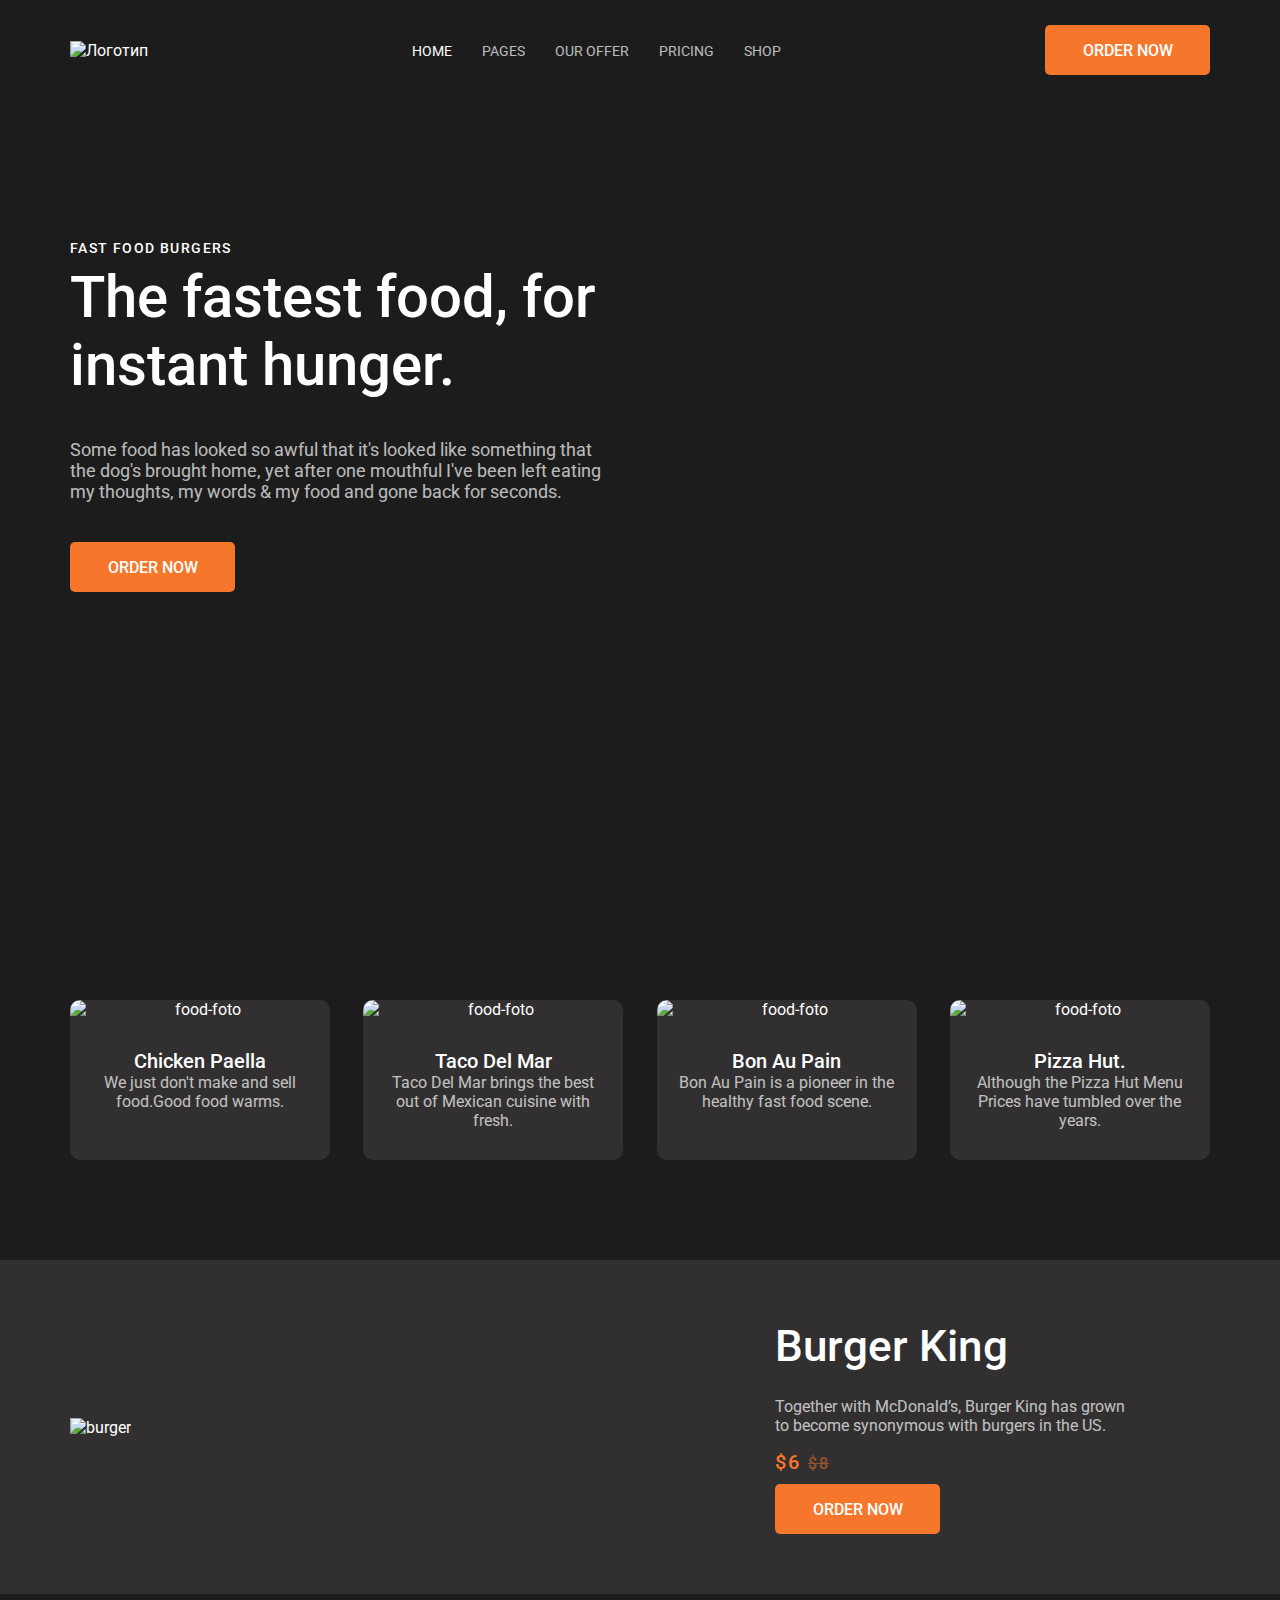
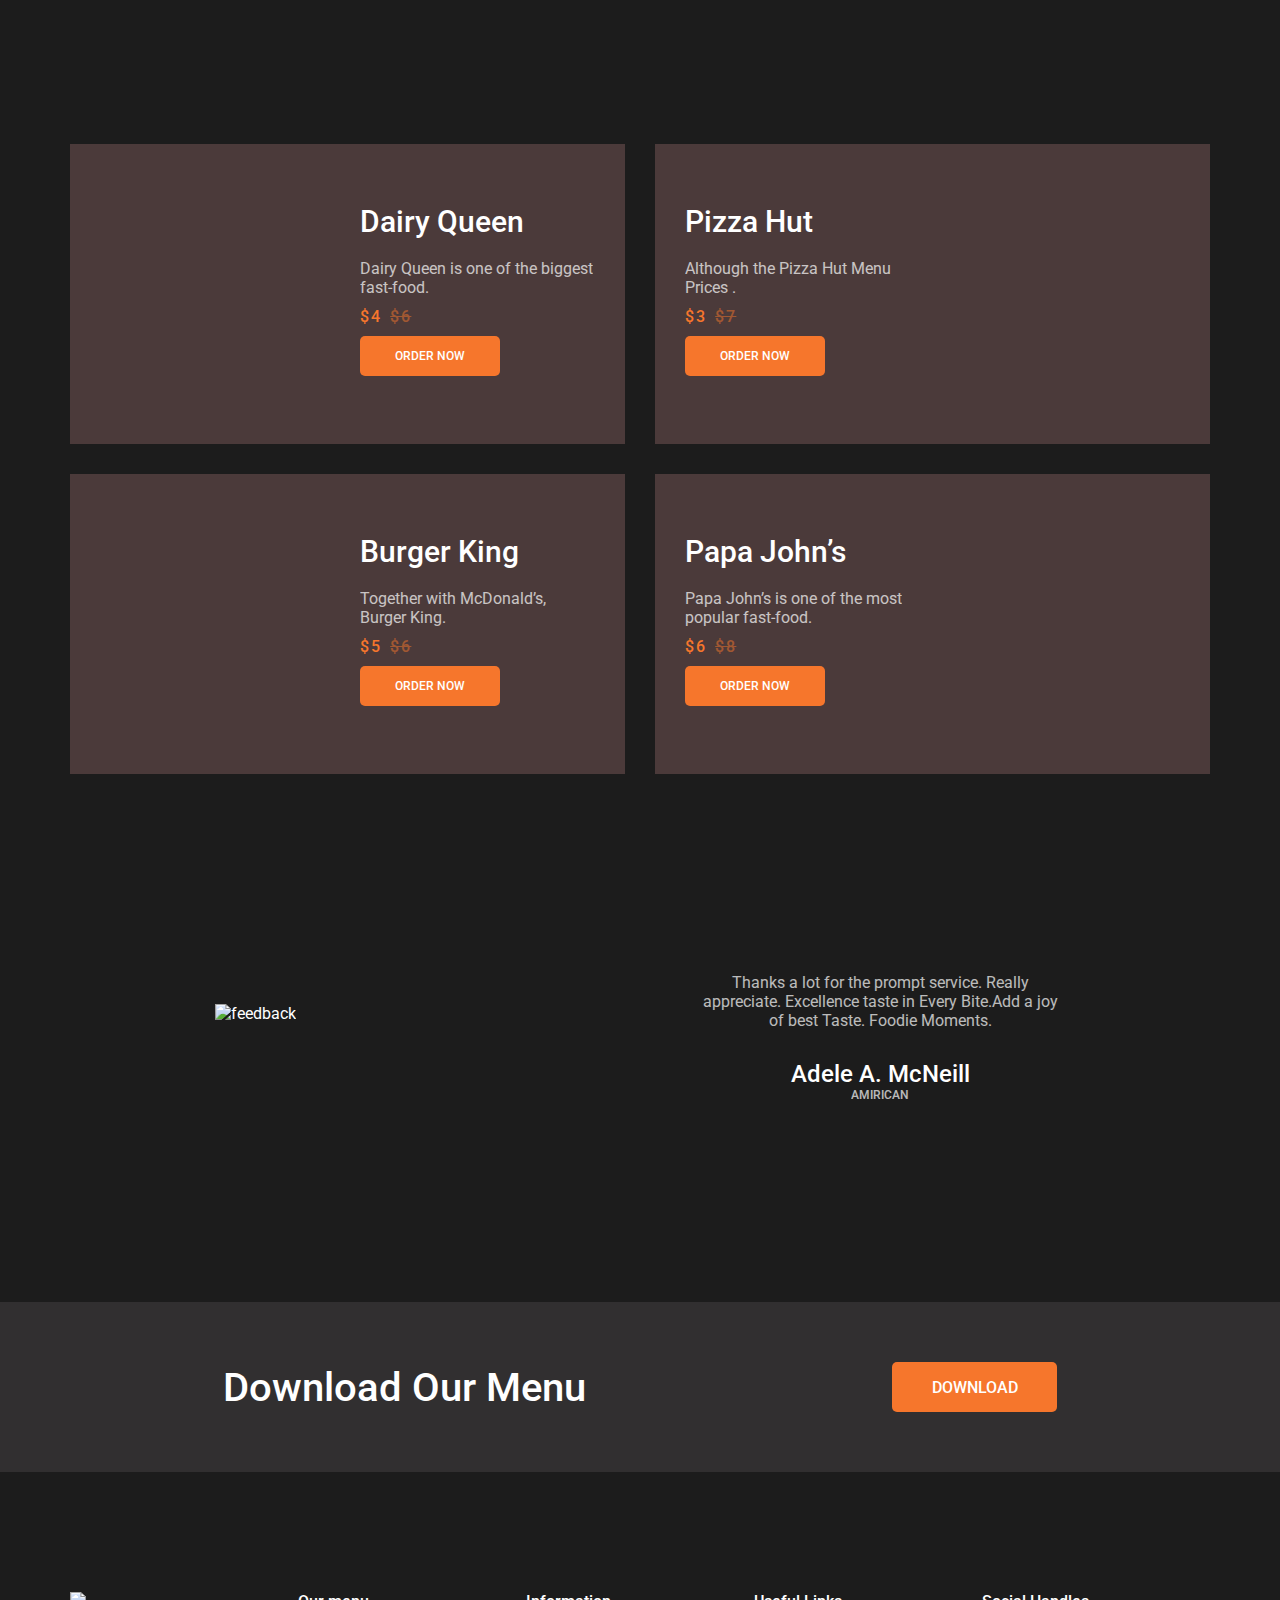
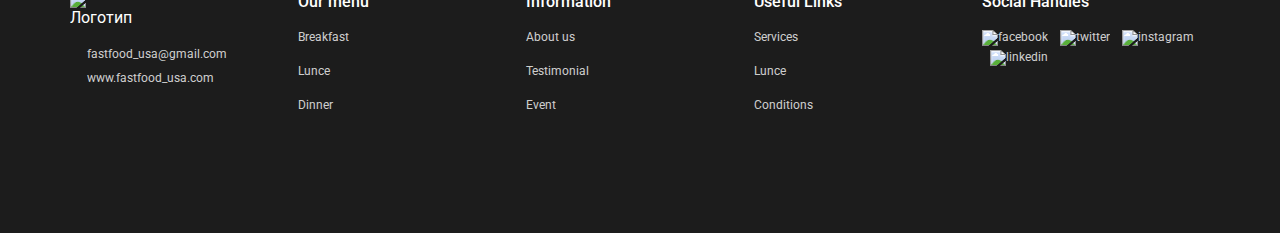
==== Landing Burger/index.html @ e640a908 "main" ====
<!DOCTYPE html>
<html lang="en">
  <head>
    <meta charset="UTF-8" />
    <meta name="viewport" content="width=device-width, initial-scale=1.0" />
    <title>Burger Landing</title>
    <link rel="stylesheet" href="./style.css" />
  </head>
  <body>
    <header class="header">
      <div class="container">
        <img src="./images/icons/logo.png" alt="Логотип" class="header__logo" />
        <nav class="header__nav">
          <ul class="header__list">
            <li><a class="active" href="#!">HOME</a></li>
            <li><a href="#!">PAGES</a></li>
            <li><a href="#!">OUR OFFER</a></li>
            <li><a href="#!">PRICING</a></li>
            <li><a href="#!">SHOP</a></li>
          </ul>
        </nav>
        <a href="#!" class="btn">Order now</a>
      </div>
    </header>
    <main class="main">
      <section class="welcome">
        <div class="container">
          <div class="welcome__text">
            <h4 class="welcome__subtitle">FAST FOOD BURGERS</h4>
            <h1 class="welcome__title">
              The fastest food, for instant hunger.
            </h1>
            <p class="welcome__desc">
              Some food has looked so awful that it's looked like something that
              the dog's brought home, yet after one mouthful I've been left
              eating my thoughts, my words & my food and gone back for seconds.
            </p>
            <a href="#!" class="btn">Order now</a>
          </div>
        </div>
      </section>
      <section class="food-list">
        <div class="container">
          <div class="food-list__card">
            <img
              src="./images/food-list-1.jpg"
              alt="food-foto"
              class="food-list__img"
            />
            <div class="food-list__text-wrapper">
              <h4 class="food-list__title">Chicken Paella</h4>
              <p class="food-list__desc">
                We just don't make and sell food.Good food warms.
              </p>
            </div>
          </div>
          <div class="food-list__card">
            <img
              src="./images/food-list-2.jpg"
              alt="food-foto"
              class="food-list__img"
            />
            <div class="food-list__text-wrapper">
              <h4 class="food-list__title">Taco Del Mar</h4>
              <p class="food-list__desc">
                Taco Del Mar brings the best out of Mexican cuisine with fresh.
              </p>
            </div>
          </div>
          <div class="food-list__card">
            <img
              src="./images/food-list-3.jpg"
              alt="food-foto"
              class="food-list__img"
            />
            <div class="food-list__text-wrapper">
              <h4 class="food-list__title">Bon Au Pain</h4>
              <p class="food-list__desc">
                Bon Au Pain is a pioneer in the healthy fast food scene.
              </p>
            </div>
          </div>
          <div class="food-list__card">
            <img
              src="./images/food-list-4.jpg"
              alt="food-foto"
              class="food-list__img"
            />
            <div class="food-list__text-wrapper">
              <h4 class="food-list__title">Pizza Hut.</h4>
              <p class="food-list__desc">
                Although the Pizza Hut Menu Prices have tumbled over the years.
              </p>
            </div>
          </div>
        </div>
      </section>
      <section class="order">
        <div class="container">
          <img src="./images/burger.png" alt="burger" class="order__img" />
          <div class="order__text">
            <h3 class="order__title">Burger King</h3>
            <p class="order__desc">
              Together with McDonald’s, Burger King has grown to become
              synonymous with burgers in the US.
            </p>
            <span class="order__price">$6</span>
            <span class="order__price order__price--old">$8</span>
            <a href="#!" class="btn">Order now</a>
          </div>
        </div>
      </section>
      <section class="product">
        <div class="container">
          <div class="product__card card-queen">
            <h4 class="product__title">Dairy Queen</h4>
            <p class="product__desc">
              Dairy Queen is one of the biggest fast-food.
            </p>
            <span class="product__price">$4</span>
            <span class="product__price product__price--old">$6</span>
            <a href="#!" class="btn btn--small">Order now</a>
          </div>
          <div class="product__card card-hut">
            <h4 class="product__title">Pizza Hut</h4>
            <p class="product__desc">Although the Pizza Hut Menu Prices .</p>
            <span class="product__price">$3</span>
            <span class="product__price product__price--old">$7</span>
            <a href="#!" class="btn btn--small">Order now</a>
          </div>
          <div class="product__card card-king">
            <h4 class="product__title">Burger King</h4>
            <p class="product__desc">Together with McDonald’s, Burger King.</p>
            <span class="product__price">$5</span>
            <span class="product__price product__price--old">$6</span>
            <a href="#!" class="btn btn--small">Order now</a>
          </div>
          <div class="product__card card-papa">
            <h4 class="product__title">Papa John’s</h4>
            <p class="product__desc">
              Papa John’s is one of the most popular fast-food.
            </p>
            <span class="product__price">$6</span>
            <span class="product__price product__price--old">$8</span>
            <a href="#!" class="btn btn--small">Order now</a>
          </div>
        </div>
      </section>
      <div class="feedback">
        <div class="container">
          <img
            src="./images/feedback.png"
            alt="feedback"
            class="feedback__image"
          />
          <blockquote class="feedback__text">
            <p class="feedback__desc">
              Thanks a lot for the prompt service. Really appreciate. Excellence
              taste in Every Bite.Add a joy of best Taste. Foodie Moments.
            </p>
            <cite class="feedback__author">Adele A. McNeill</cite>
            <span class="feedback__subauthor">AMIRICAN</span>
          </blockquote>
        </div>
      </div>
      <div class="download">
        <div class="container">
          <p class="download__title">Download Our Menu</p>
          <a href="./images/burger.png" class="btn" download>DOWNLOAD</a
          ><!--  Кнопка скачивает какой-то документ при помощи добавления атрибута download, а href как раз-таки вставляется то, что нужно скачать-->
        </div>
      </div>
    </main>
    <footer class="footer">
      <div class="container">
        <div class="footer__contacts">
          <img
            src="./images/icons/logo.png"
            alt="Логотип"
            class="footer__logo"
          />
          <a
            class="footer__link footer__link-mail"
            href="mailto:fastfood_usa@gmail.com"
            >fastfood_usa@gmail.com</a
          >
          <a href="#!" class="footer__link footer__link-web">
            www.fastfood_usa.com</a
          >
        </div>
        <nav class="footer__nav">
          <ul class="footer__list">
            <li class="footer__list-title">
              <a class="footer__title" href="!#">Our menu</a>
              <ul class="footer__inner-list">
                <li class="footer__list-item"><a href="!#">Breakfast</a></li>
                <li class="footer__list-item"><a href="!#">Lunce </a></li>
                <li class="footer__list-item"><a href="!#">Dinner</a></li>
              </ul>
            </li>
            <li class="footer__list-title">
              <a class="footer__title" href="!#">Information</a>
              <ul class="footer__inner-list">
                <li class="footer__list-item"><a href="!#">About us</a></li>
                <li class="footer__list-item"><a href="!#">Testimonial</a></li>
                <li class="footer__list-item"><a href="!#">Event</a></li>
              </ul>
            </li>
            <li class="footer__list-title">
              <a class="footer__title" href="!#">Useful Links</a>
              <ul class="footer__inner-list">
                <li class="footer__list-item"><a href="!#">Services</a></li>
                <li class="footer__list-item"><a href="!#">Lunce</a></li>
                <li class="footer__list-item"><a href="!#">Conditions</a></li>
              </ul>
            </li>
          </ul>
        </nav>
        <div class="footer__socials">
          <p class="footer__title">Social Handles</p>
          <div class="footer__socials-icons">
            <a class="footer__socials-link" href="#!"
              ><img src="./images/icons/socials/facebook.png" alt="facebook"
            /></a>
            <a class="footer__socials-link" href="#!"
              ><img src="./images/icons/socials/twitter.png" alt="twitter"
            /></a>
            <a class="footer__socials-link" href="#!"
              ><img src="./images/icons/socials/instagram.png" alt="instagram"
            /></a>
            <a class="footer__socials-link" href="#!"
              ><img src="./images/icons/socials/linkedin.png" alt="linkedin"
            /></a>
          </div>
        </div>
      </div>
    </footer>
  </body>
</html>

<!-- 



-->
---- Landing Burger/style.css ----
/*! Общие стили */
@import url("https://fonts.googleapis.com/css2?family=Roboto:wght@400;500&display=swap");

body {
  margin: 0;
  background-color: #1c1c1c;
  color: #fff;
  font-family: "Roboto", sans-serif;
}

a {
  color: #fff;
  text-decoration: none; /*! Убираем подчеркивание ссылок */
}

p {
  margin: 0;
}

p + p {
  /*!Такая конструкция исаользуется, когда за одним абзацем сразу следует другой и мы между ними поставили отступ */
  margin-top: 15px;
}
ul {
  list-style: none; /*! Убираем маркеры со списка */
  margin: 0; /*! Убираем отсупы по умолчанию у списка в браузере */
  padding: 0; /*! Убираем отсупы по умолчанию у списка в браузере */
}

h1,
h2,
h3,
h4,
h5,
h6 {
  font-weight: 500;
  margin: 0;
}

.container {
  box-sizing: border-box; /*! В ширину контейнера включены все падинги, которые мы используем */
  max-width: 1170px; /*! Максимальная ширина контента на странице, которую он может занимать */
  margin-left: auto;
  margin-right: auto;
  padding: 0 15px;
}

.btn {
  display: flex;
  align-items: center;
  justify-content: center;
  font-weight: 500; /*! Жирность шрифта */
  font-size: 16px;
  color: #fff;
  width: 165px;
  height: 50px;
  background: #f6762c; /*! Фоновый цвет */
  border-radius: 5px; /*! Скругление углов */
  text-transform: uppercase; /*! Все буквы идут заглавными вне зависимоти от того, как они написаны в HTML */
  transition: opacity 0.3s; /*! Свойство для плавности при наведении на кнопку/ссылку*/
}

.btn:hover {
  opacity: 0.8; /*! Прозрачность элементов */
}

.btn--small {
  width: 140px;
  height: 40px;
  font-size: 12px;
}

/*! Шапка */

.header {
  padding: 25px 0;
  position: relative; /*! чтобы ссылки работали необходимо в шапке установить позициониорование и затем вывести на 10 слоев вперед, для этого используется z-index */
  z-index: 10;
}

.header .container {
  display: flex; /*! когда задаем flex-boxмодель, то подключаются 2 оси: главная ось - слева на право, поперечная - сверху вниз.  */
  justify-content: space-between; /*! свойство, которое помогает выравнивать элементы по главной оси с равными расстояниями между элементами*/
  align-items: center; /*! Выравнивание по поперечной оси */
}

.header__logo {
}

.header__nav {
}

.header__list {
  display: flex;
  gap: 30px; /*! Расстояние между элементами */
}

.header__nav a {
  font-size: 14px; /*! Размер шрифта */
  opacity: 0.7; /*! Прозрачность элементов */
  transition: opacity 0.3s; /*! Свойство для плавности при наведении на кнопку/ссылку*/
}

.header__nav a.active {
  opacity: 1; /*! Прозрачность элементов */
}

.header__nav a:hover {
  opacity: 0.9; /*! Прозрачность элементов */
}

.main {
}
/* welcome - приветсвенная секция*/
.welcome {
  box-sizing: border-box; /*! указываем чтобы в высоту указанную ниже входили все падинги */
  min-height: 100vh; /*! Хотим чтобы секция занимала весь экран при открытии сайта} */
  margin-top: -100px;
  padding: 240px 0;
  background-image: url("./images/welcome-bg.jpg");
  background-repeat: no-repeat;
  background-size: cover; /*! cover - это значение, когда мы растягиваем картинку на всю ширину */
  background-position: center; /*! чтобы картинка была по центру и не уезжала*/
}

.welcome__text {
  width: 550px;
}

.welcome__subtitle {
  margin-bottom: 7px;
  font-size: 14px;
  letter-spacing: 0.1em; /*! Межбуквенный интервал */
}

.welcome__title {
  font-size: 58px;
}

.welcome__desc {
  margin: 40px 0;
  font-size: 18px;
  opacity: 0.7;
}
/* Список еды*/

.food-list {
  padding: 100px 0;
}

.food-list .container {
  display: flex;
  justify-content: space-between;
  flex-wrap: wrap; /*! Свойсво для адаптации сайта, чтобы при уменьшении экрана, например, карточки переносились */
  gap: 40px 10px;
}

.container {
}

.food-list__card {
  width: 260px;
  background: #312f30;
  border-radius: 10px;
  overflow: hidden; /*! св-во чтобы удалить все, что выходит за пределы карточки */
  text-align: center;
}

.food-list__img {
  min-width: 100%; /*! Устанавливаем ширину картинки по ее карточке, контейнеру, чтобы не выходила за границы */
  height: 175px;
  object-fit: cover; /*! чтобы картинка не растягивалась, а была пропорциональной, подстраивается под заданную высоту */
}

.food-list__text-wrapper {
  padding: 30px 20px;
}

.food-list__title {
  margin-bottom: 15x;
  font-size: 20px;
}

.food-list__desc {
  font-size: 16px;
  opacity: 0.7;
}

/* order*/

.order {
  background: #312f30;
  padding: 60px 0;
}

.order .container {
  display: flex;
  justify-content: space-between;
  align-items: center;
  padding-right: 90px;
}

.order__img {
  max-width: 470px;
}

.order__text {
  max-width: 360px;
}

.order__title {
  margin-bottom: 25px;
  font-size: 44px;
}

.order__desc {
  margin-bottom: 15px;
  opacity: 0.7;
}

.order__price {
  font-weight: 500;
  font-size: 20px;
  letter-spacing: 0.1em;
  color: #f6762c;
}

.order__price--old {
  /*! использование модификатора, когда 2 объекта немного различаются и чтобы задать другие св-ва модификатору*/
  font-size: 16px;
  text-decoration: line-through; /*! св-во чтобы сделать текст зачеркнутым */
  opacity: 0.5;
}

.order__price + .order__price/*! Выбираем вторую цену чтобы сделать отсуп от нее влево */ {
  margin-left: 3px;
}

.order .btn {
  margin-top: 10px;
}

.product {
  padding: 150px 0;
}
.product .container {
  display: flex;
  flex-wrap: wrap; /*! Перенос элементов, дает им переносится, если они не умещаются на одной строке*/
  gap: 30px;
  justify-content: center; /*! чтобы при уменьшении экрана элементы центрировались по главной оси*/
}
.product__card {
  width: 555px;
  min-height: 300px;
  padding: 60px 30px 60px 290px;
  box-sizing: border-box;
  background-color: #4b3a3a; /*! на случай если фоновая картинка в карточках не прогрузится будет просто фон, такие моменты можно продумывать при верстке*/
  background-size: cover; /*! чтобы картинки занимали все место под карточку*/
  background-repeat: no-repeat; /*! чтобы картинки не повторялись*/
  background-position: center; /*! чтобы картинки позиционировались по центру карты*/
}

.product__card:nth-child(even) /*! при помощи even выбираем каждую четную карточку, которая лежит в одной обертке */ {
  padding-left: 30px;
  padding-right: 290px;
}

.product__title {
  margin-bottom: 20px;
  font-size: 30px;
}
.product__desc {
  margin-bottom: 10px;
  opacity: 0.7;
}
.product__price {
  font-weight: 500;
  letter-spacing: 0.1em;
  color: #f6762c;
}

.product__price + .product__price {
  margin-left: 5px;
}

.product__price--old {
  text-decoration-line: line-through;
  opacity: 0.5;
}

.product .btn {
  margin-top: 10px;
}

.card-queen {
  background-image: url(./images/product-1.jpg);
}

.card-hut {
  background-image: url(./images/product-2.jpg);
}

.card-king {
  background-image: url(./images/product-3.jpg);
}

.card-papa {
  background-image: url(./images/product-4.jpg);
}

/* feedback */

.feedback {
  padding-bottom: 200px;
}
.feedback .container {
  display: flex;
  align-items: center;
  justify-content: space-between;
  max-width: 880px;
}
.feedback__image {
}
.feedback__text {
  margin: 0;
  max-width: 370px;
  text-align: center;
  /* display: flex;
  flex-direction: column; */
}

.feedback__text::before /*! Псевдоэлемент*/ {
  content: url(./images/icons/quote.svg);
}

.feedback__desc {
  opacity: 0.7;
  margin: 30px 0;
}
.feedback__author {
  font-weight: 500;
  font-style: normal;
  font-size: 24px;
}
.feedback__subauthor {
  font-weight: 500;
  font-size: 12px;
  opacity: 0.7;
  display: block;
}
/* download */
.download {
  background: #312f30;
  padding: 60px 0;
}
.download .container {
  display: flex;
  justify-content: space-around; /* space-around — свободное пространство делится поровну между элементами и по половине от этой доли размещается по бокам от каждого элемента. */
  align-items: center;
}
.download__title {
  font-weight: 500;
  font-size: 40px;
}
.btn {
}
/* footer */
.footer {
  padding: 120px 0;
}
.footer a {
  font-size: 12px;
  color: rgba(255, 255, 255, 0.8);
}
.footer a:hover {
  color: rgba(255, 255, 255, 0.9);
  transition: color 0.3s;
}
.footer .footer__title {
  display: inline-block; /* inline-block — элемент ведёт себя снаружи как строчный, а внутри как блочный. */
  font-weight: 500;
  font-size: 16px;
  color: rgb(255, 255, 255);
  margin-bottom: 15px;
}

.footer .container {
  display: grid;
  grid-template-columns: 1fr 3fr 1fr; /* разделение, сколько каждый элемент займет места */
}
.footer__contacts {
  display: flex;
  flex-direction: column; /* когда задаем такое свойство главная и поперечная ось меняются местами, поперечная ось идет слева направо, а главная сверзу вниз*/
  align-items: flex-start;
}
.footer__logo {
  width: 70px;
  margin-bottom: 20px;
}

.footer__link {
  display: flex;
  align-items: center;
  gap: 5px;
}
.footer__link + .footer__link {
  margin-top: 10px;
}

.footer__link::before {
  width: 12px;
  height: 12px;
}
.footer__link-mail::before {
  content: url(./images/icons/mail.svg);
}
.footer__link-web::before {
  content: url(./images/icons/global.svg);
}
.footer__nav {
}
.footer__list {
  display: grid;
  grid-template-columns: repeat(3, 1fr); /* 3 раза повторить  1fr*/
}
.footer__list-title {
}

.footer__inner-list {
}
.footer__list-item + .footer__list-item {
  margin-top: 15px;
}
.footer__socials {
}
.footer__socials-icons {
}
.footer__socials-link + .footer__socials-link {
  margin-left: 8px;
}

@media (max-width: 1100px) {
  .welcome__desc {
    opacity: 1;
  }
}
@media (max-width: 950px) {
  .order .container {
    flex-direction: column;
    padding-right: 0;
  }
  .order__text {
    text-align: center;
  }
  .order .btn {
    margin-left: auto;
    margin-right: auto;
  }
}

@media (max-width: 850px) {
  .food-list .container {
    justify-content: space-evenly; /* space-evenly — свободное место будет распределено так, чтобы расстояние между любыми двумя элементами было одинаковым и расстояние от крайних элементов до края было таким же.*/
  }

  .footer .container {
    grid-template-columns: 1fr 1fr; /* создаем 2 колонки*/
    grid-template-rows: 1fr 1fr; /* создаем 2 ряда*/
    grid-template-areas:
      "nav nav"
      "contacts socials"; /* задаем имена для каждой из ячеек в верхем ряду*/
    justify-items: center;
    gap: 40px 100px; /* в гридах можно устанавливать расстояние 1 - между рядами, 2 - между элементами*/
  }

  .footer__contacts {
    grid-area: contacts; /* прописываем какую область будет занимать элемент и под каким названием без ковычек*/
    justify-self: end; /* чтобы элемент расположился в конце горизонтального выравнивания справа*/
  }

  .footer__nav {
    grid-area: nav;
  }

  .footer__socials {
    grid-area: socials;
    align-self: center; /*   чтобы элемент не растрягивался в сетке, а занимал центральное положение в своем секторе*/
    justify-self: start; /* чтобы элемент расположился в начале горизонтального выравнивания справа*/
  }

  .footer__list {
    gap: 80px;
  }

  .feedback {
    padding-bottom: 100px;
  }

  .footer {
    padding: 50px 0;
  }
}

@media (max-width: 650px) {
  .header .btn {
    display: none;
  }
  .feedbsck__image {
    width: 200px;
  }
  .download__title {
    font-size: 30px;
  }
  .welcome {
    padding: 150px 0 100px;
    min-height: auto;
  }
  .welcome__text {
    width: 100%;
  }
  .welcome__title {
    font-size: 40px;
  }
  .welcome__desc {
    margin: 20px 0;
  }
  .product {
    padding: 60px 0 100px;
  }
}
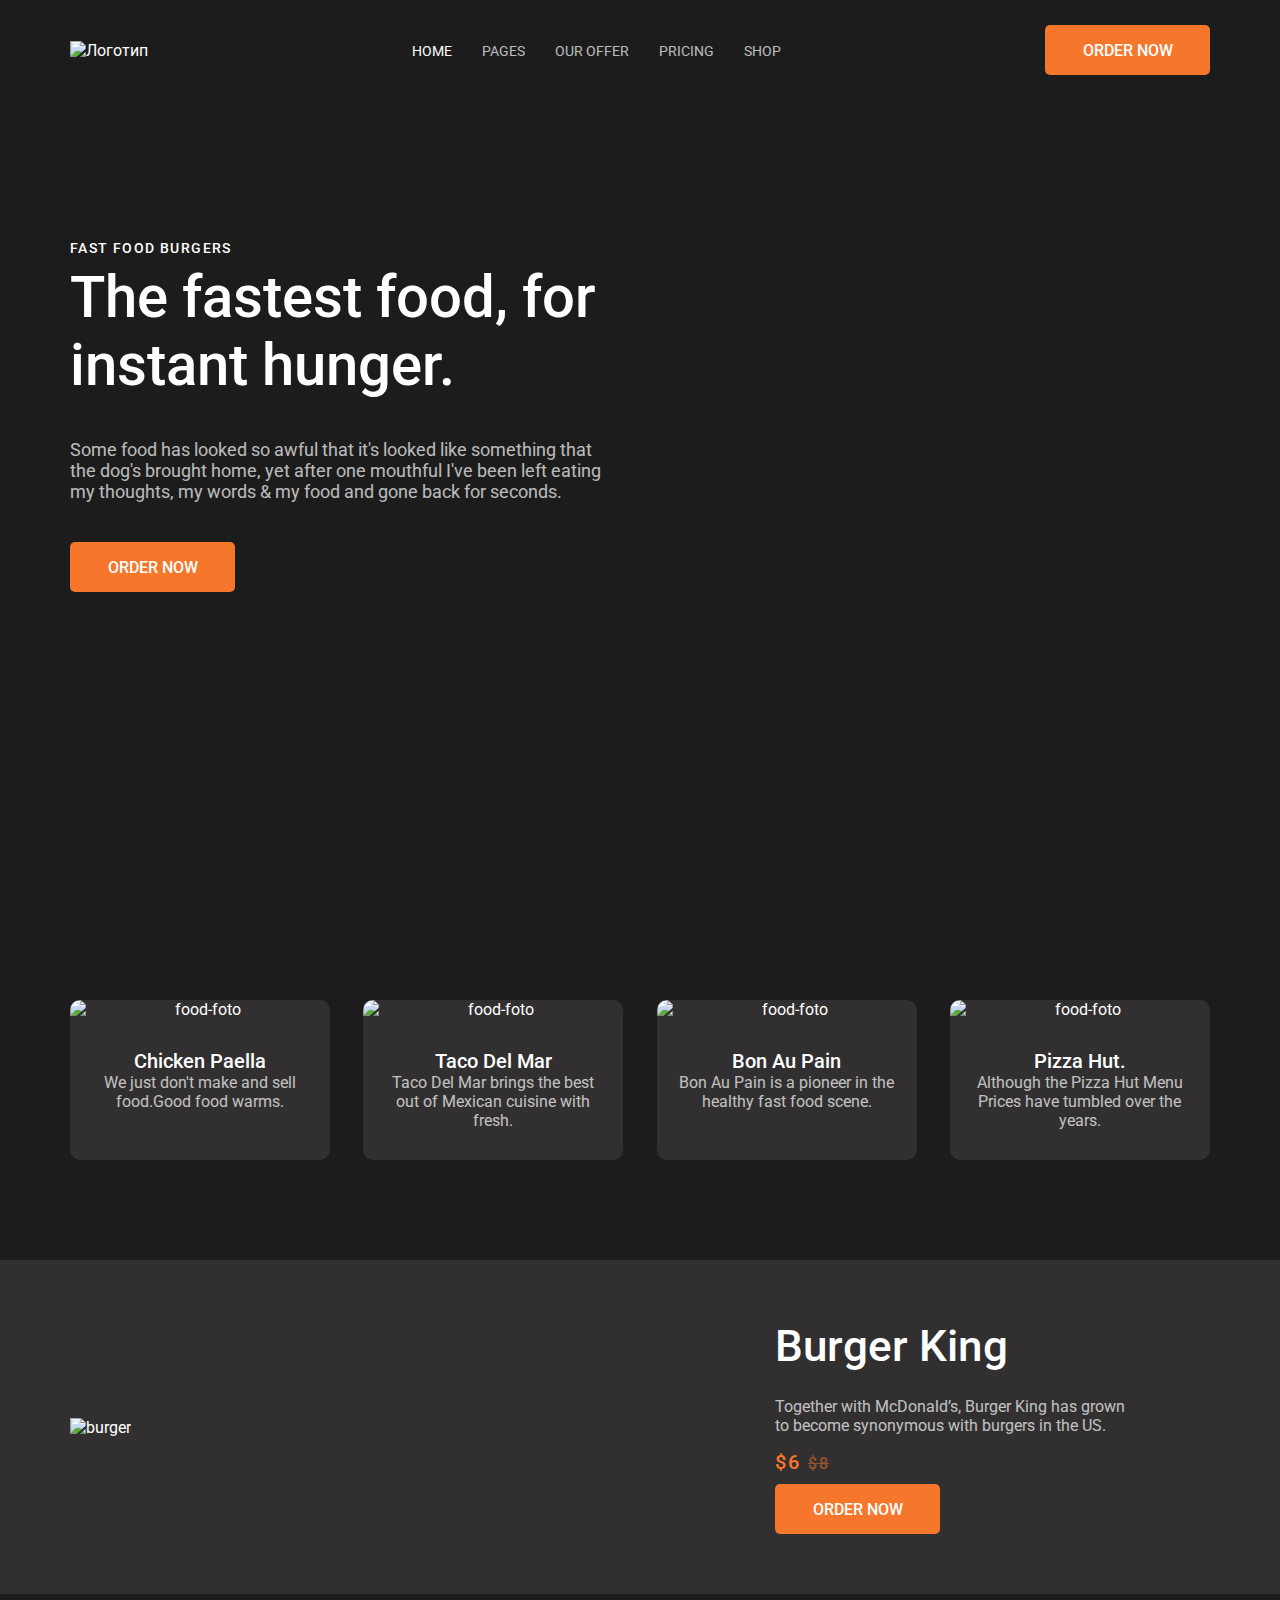
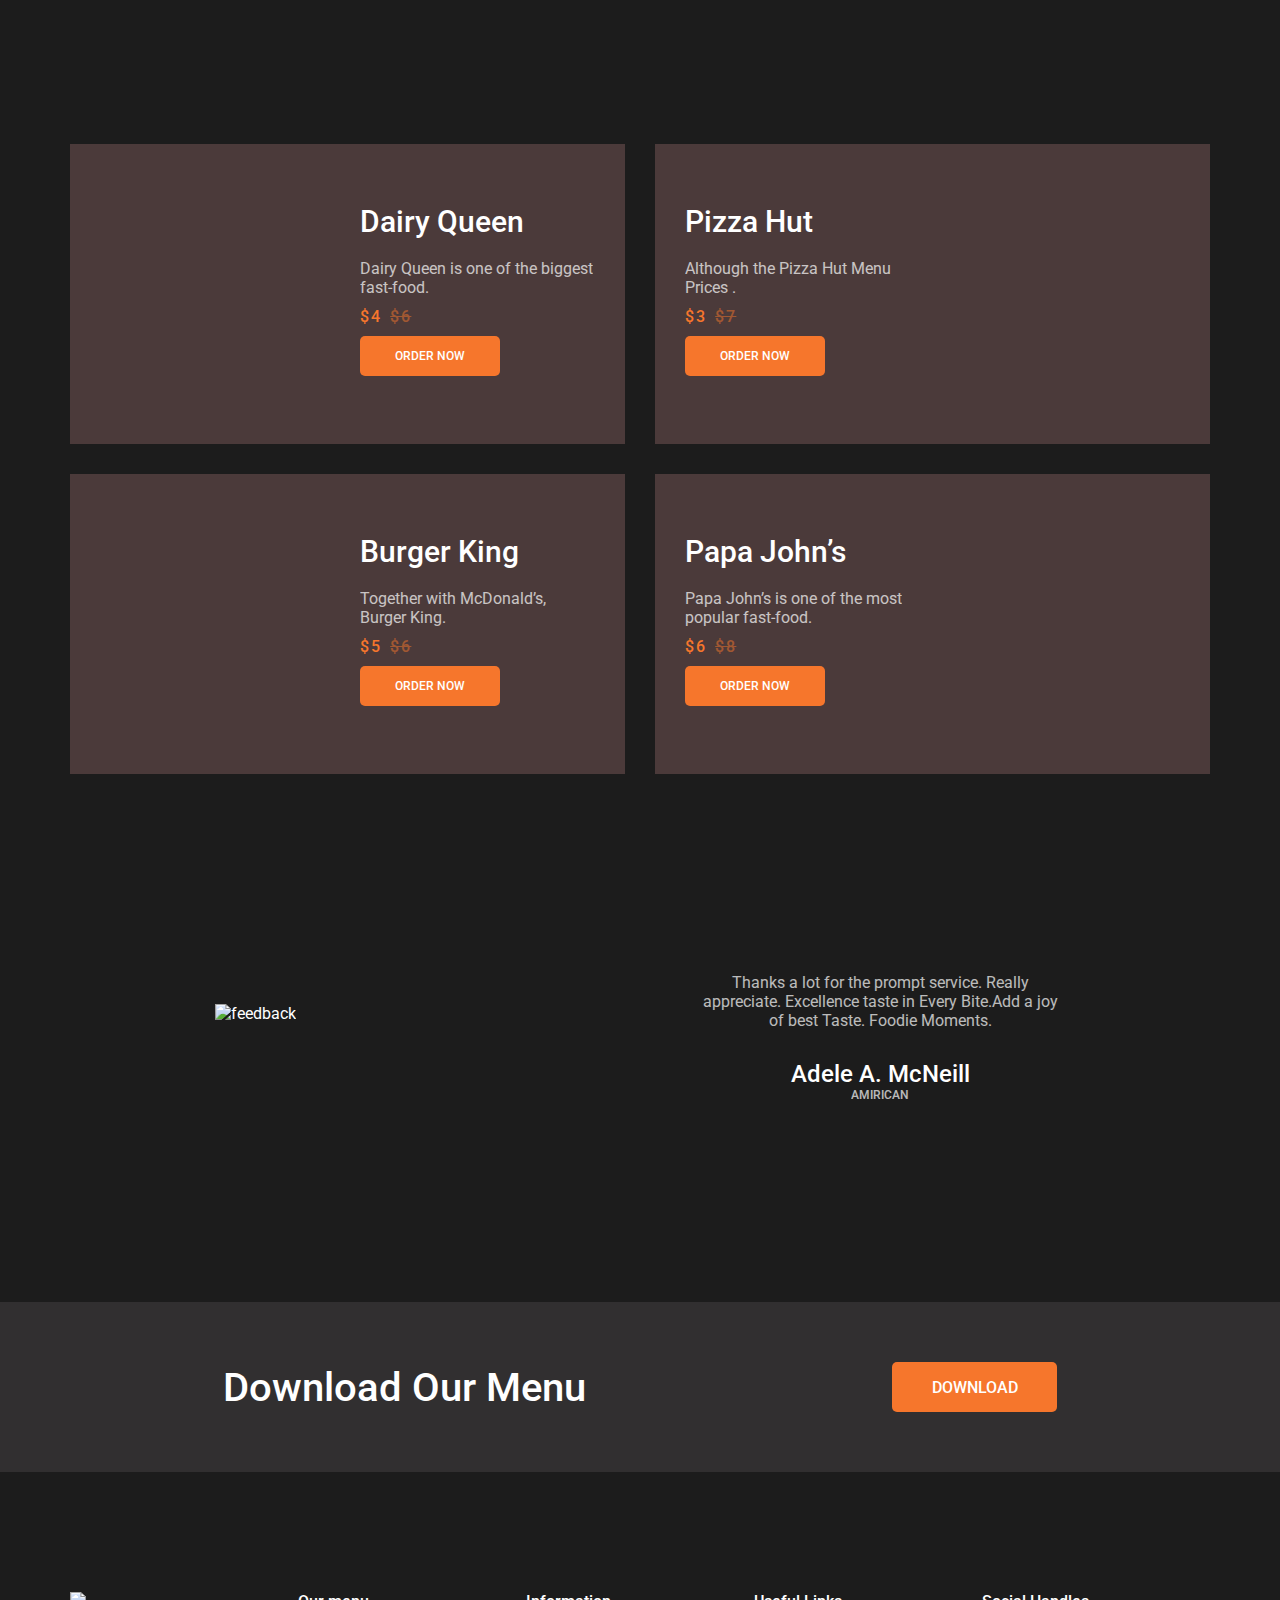
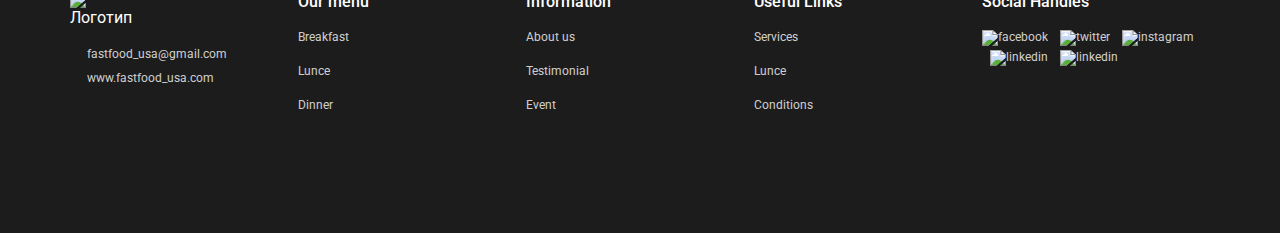
==== commit b87a51b9: "new icons" ====
--- a/Landing Burger/index.html
+++ b/Landing Burger/index.html
@@ -231,6 +231,9 @@
             <a class="footer__socials-link" href="#!"
               ><img src="./images/icons/socials/linkedin.png" alt="linkedin"
             /></a>
+            <a class="footer__socials-link" href="#!"
+              ><img src="./images/icons/socials/linkedin.png" alt="linkedin"
+            /></a>
           </div>
         </div>
       </div>
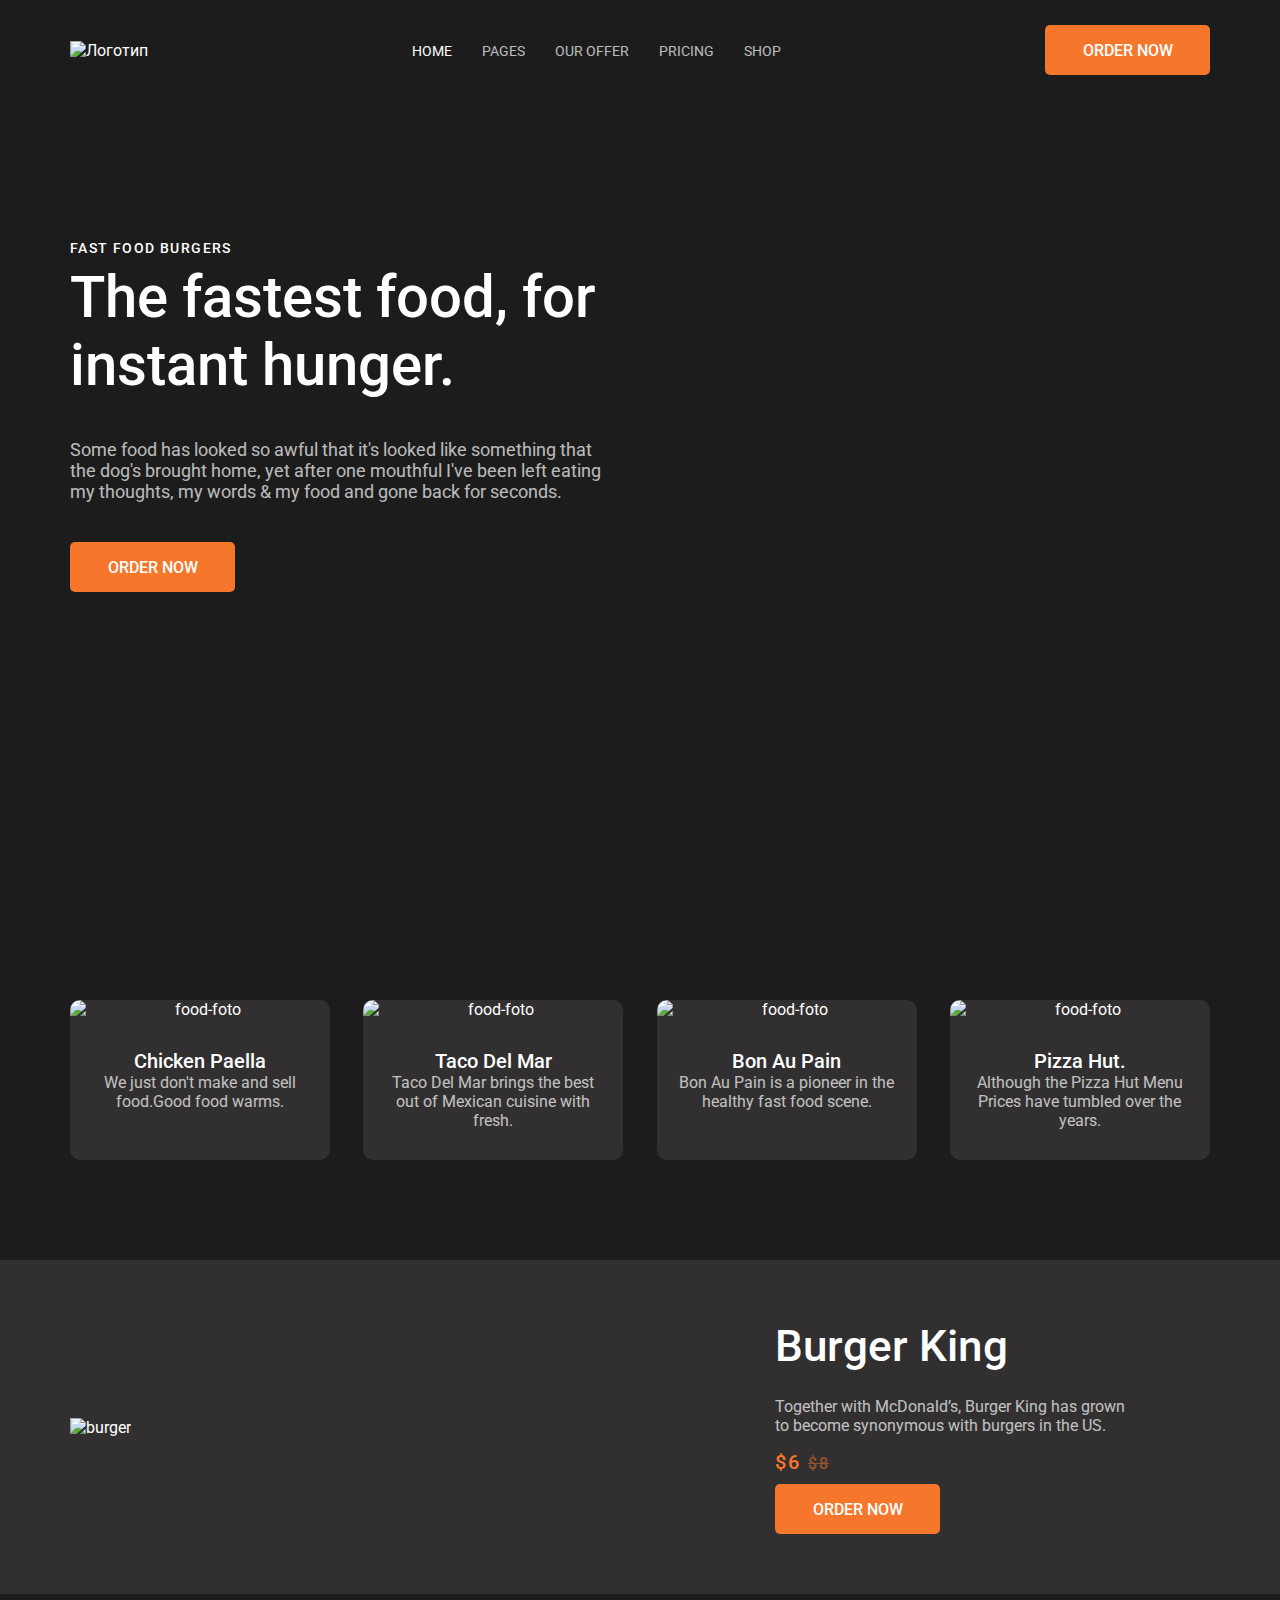
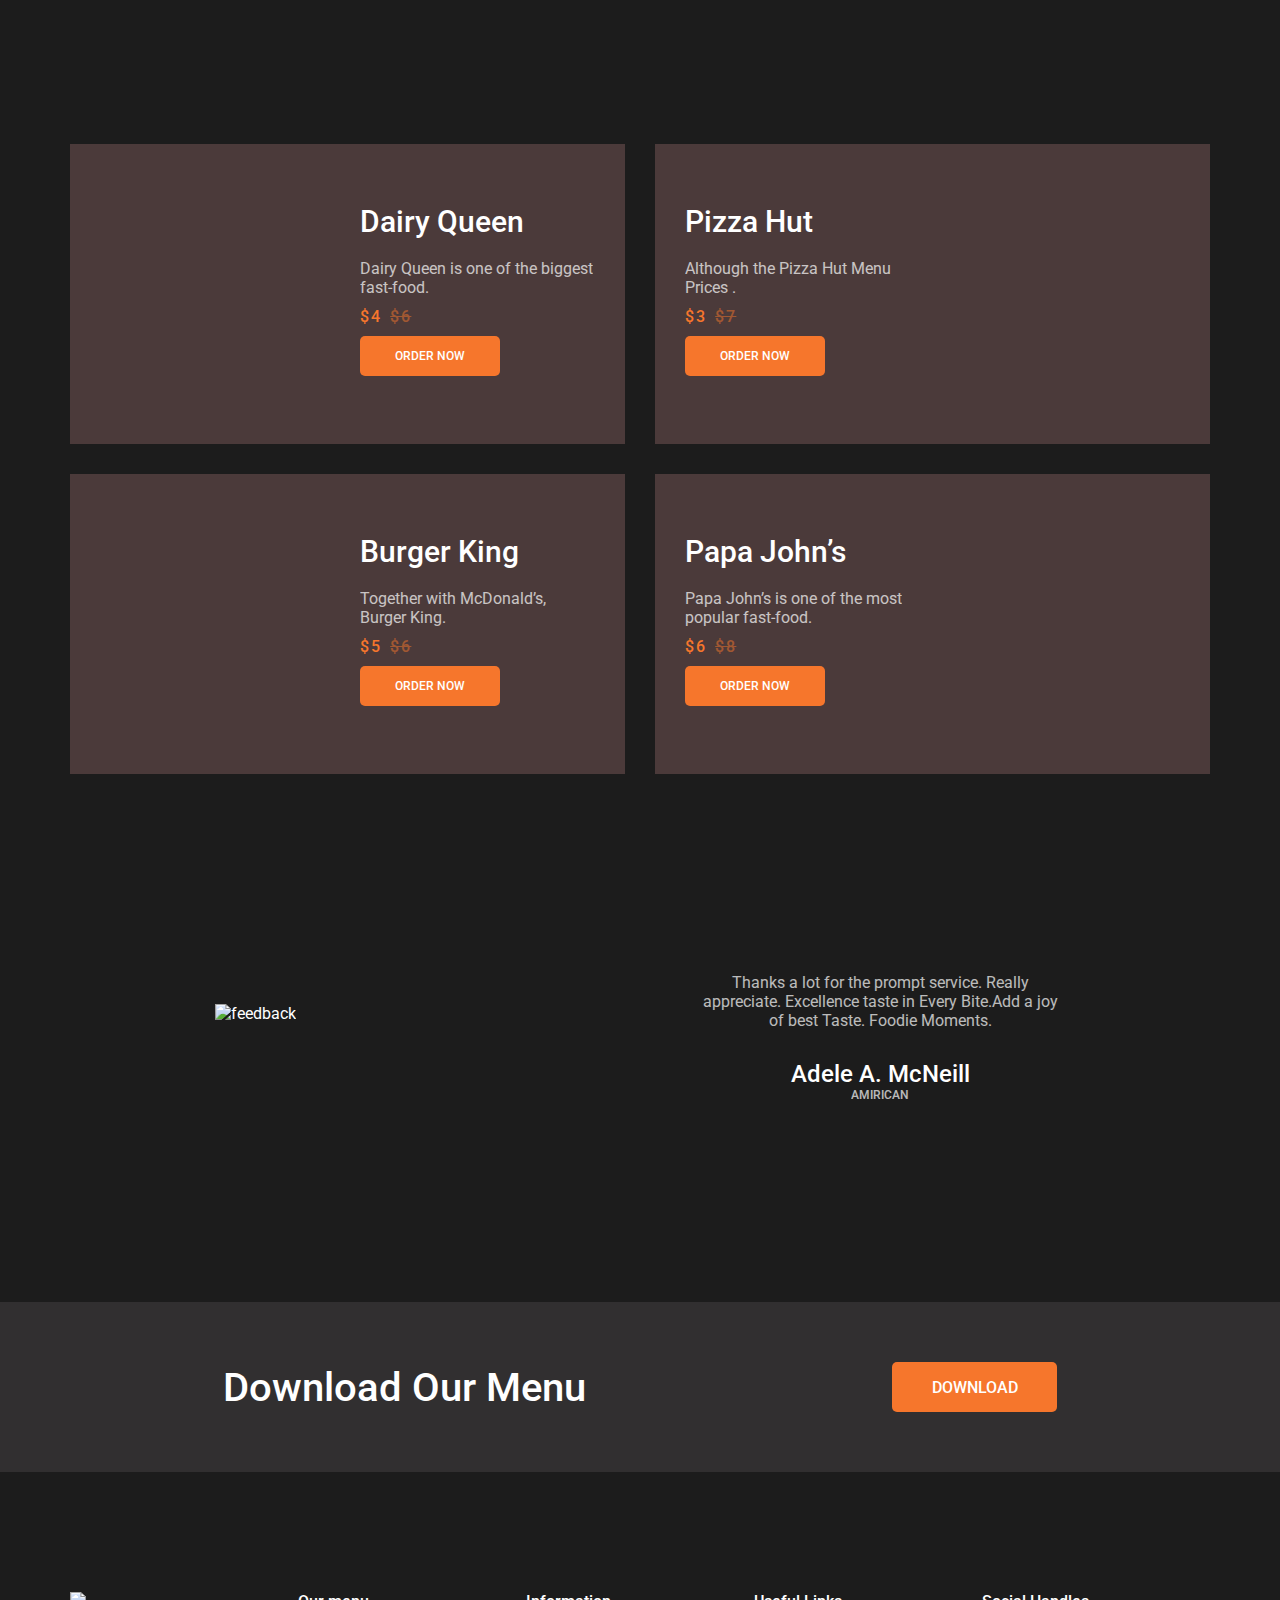
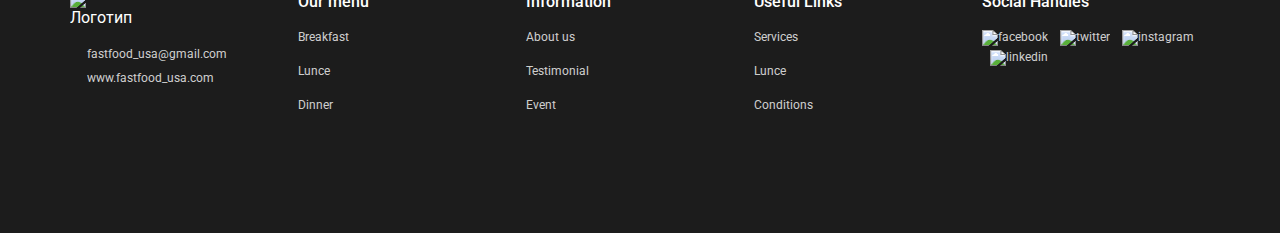
==== commit d825229f: "website adaptation" ====
--- a/Landing Burger/index.html
+++ b/Landing Burger/index.html
@@ -231,9 +231,6 @@
             <a class="footer__socials-link" href="#!"
               ><img src="./images/icons/socials/linkedin.png" alt="linkedin"
             /></a>
-            <a class="footer__socials-link" href="#!"
-              ><img src="./images/icons/socials/linkedin.png" alt="linkedin"
-            /></a>
           </div>
         </div>
       </div>
--- a/Landing Burger/style.css
+++ b/Landing Burger/style.css
@@ -447,7 +447,7 @@
 @media (max-width: 950px) {
   .order .container {
     flex-direction: column;
-    padding-right: 0;
+    padding-right: 15px;
   }
   .order__text {
     text-align: center;
@@ -497,7 +497,7 @@
   }
 
   .footer {
-    padding: 50px 0;
+    padding: 60px 0;
   }
 }
 
@@ -514,6 +514,7 @@
   .welcome {
     padding: 150px 0 100px;
     min-height: auto;
+    padding-bottom: 80px;
   }
   .welcome__text {
     width: 100%;
@@ -527,4 +528,147 @@
   .product {
     padding: 60px 0 100px;
   }
-}
+
+  .product__card {
+    width: 100%; /*  ширина по ширине устройства */
+    padding-left: 50%;
+  }
+  .product__card:nth-child(even) {
+    padding-right: 50%;
+  }
+}
+
+@media (max-width: 500px) {
+  .header .container {
+    flex-direction: column; /* column — основная ось идёт вертикально сверху вниз, поперечная ось идёт горизонтально слева направо.*/
+    gap: 10px;
+  }
+
+  .header__list {
+    flex-direction: column;
+    text-align: center; /* text-align управляет выравниванием контента (к примеру текста) по горизонтали внутри родительского элемента.
+  
+      */
+    gap: 10px;
+  }
+
+  .welcome {
+    margin-top: -240px;
+    padding-top: 280px;
+  }
+  .welcome__subtitle {
+  }
+  .welcome__title {
+    font-size: 30px;
+  }
+  .welcome__desc {
+    font-size: 12px;
+  }
+  .food-list {
+    padding: 60px 0;
+  }
+  .order__title {
+    font-size: 24px;
+    margin-bottom: 10px;
+  }
+  .order__img {
+    width: 100%;
+  }
+  .feedback .container {
+    flex-direction: column;
+  }
+  .feedback,
+  .product {
+    padding-bottom: 60px;
+  }
+  .download .container {
+    flex-direction: column;
+    gap: 20px;
+  }
+  .footer .container {
+    display: flex;
+    flex-direction: column;
+    align-items: center;
+    text-align: center;
+  }
+  .footer__contacts {
+    align-items: center;
+  }
+  .footer__socials-icons {
+    display: flex;
+    justify-content: center;
+  }
+  .footer__list {
+    display: flex;
+    flex-direction: column;
+    gap: 20px;
+  }
+  .footer .footer__title {
+    margin-bottom: 10px;
+  }
+
+  .footer__list-item + .footer__list-item {
+    margin-top: 7px;
+  }
+  .footer__logo {
+    margin-bottom: 10px;
+  }
+
+  .feedback__author {
+    font-size: 18px;
+  }
+  .feedback__desc {
+    margin: 20px 0;
+    font-size: 14px;
+  }
+  .product__card {
+    padding-left: 30px;
+  }
+  .product__card:nth-child(even) {
+    padding-right: 30px;
+  }
+  .product__desc {
+    opacity: 1;
+  }
+  .product__card {
+    position: relative;
+    text-align: center;
+  }
+  .product .btn {
+    margin-left: auto;
+    margin-right: auto;
+  }
+  .product__card > * /*    селектор чтобы выбрать все элементы в обертке */ {
+    position: relative;
+    z-index: 10;
+  }
+
+  .product__card::before {
+    content: "";
+    background-color: rgba(0, 0, 0, 0.5);
+    width: 100%;
+    height: 100%;
+    position: absolute;
+    left: 0; /*    чтобы элемент начинался в верзнего левого угла */
+    top: 0; /*    чтобы элемент начинался в верзнего левого угла */
+  }
+
+  .welcome {
+    position: relative;
+  }
+
+  .welcome .container {
+    position: relative;
+    z-index: 10;
+  }
+
+  .welcome::before {
+    content: "";
+    background-color: rgba(0, 0, 0, 0.5);
+    width: 100%;
+    height: 100%;
+    position: absolute;
+    left: 0; /*    чтобы элемент начинался в верзнего левого угла */
+    top: 0; /*    чтобы элемент начинался в верзнего левого угла */
+  }
+}
